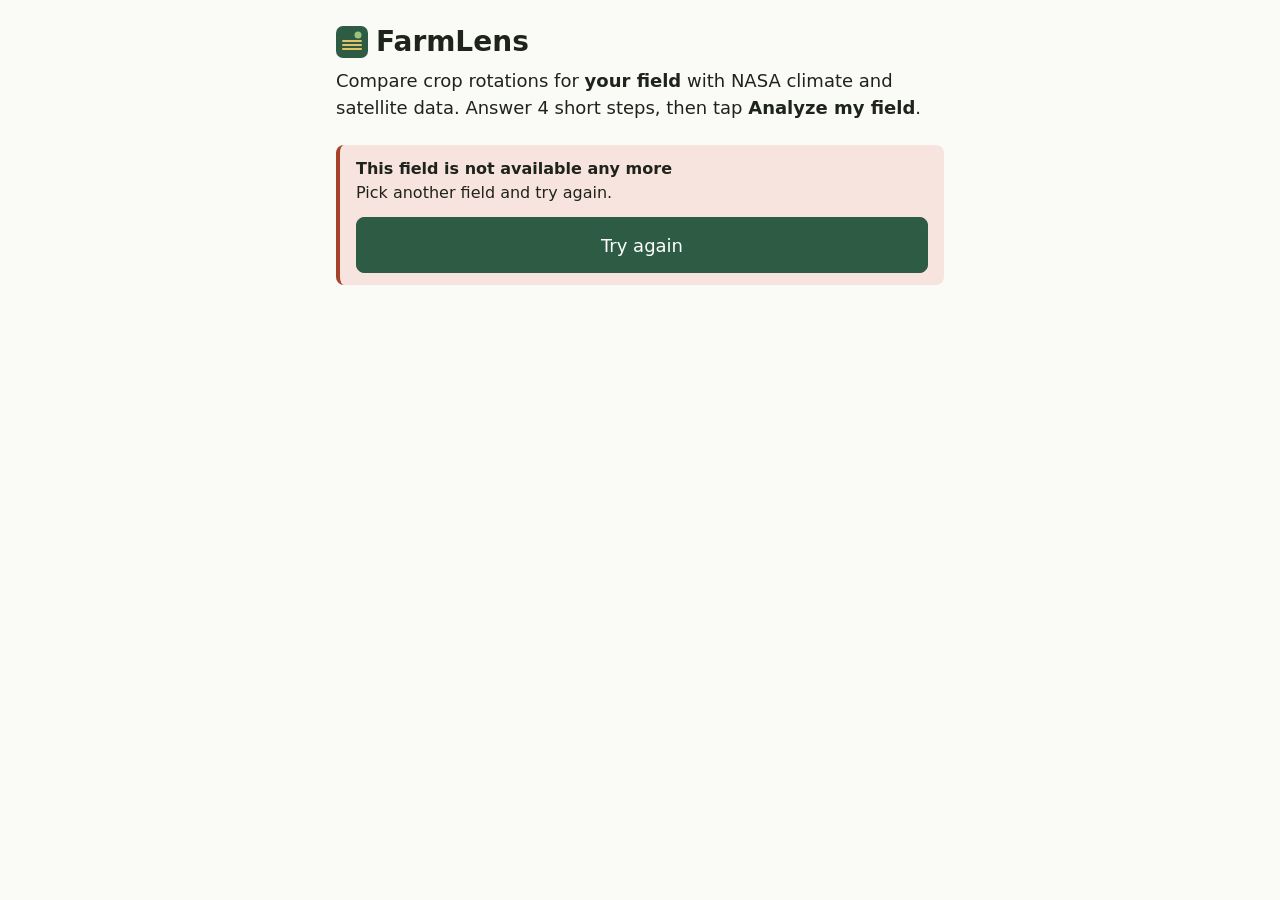
==== web/index.html @ 36ebbbc3 "feat: add PWA shell wired to the real API with loading and error states Vanilla JS PWA in web/ (deci" ====
<!doctype html>
<html lang="en">
<head>
  <meta charset="utf-8">
  <meta name="viewport" content="width=device-width, initial-scale=1, viewport-fit=cover">
  <title>FarmLens — compare crop rotations for your field</title>
  <meta name="description" content="Compare crop rotations for your field in Málaga province using NASA climate and satellite data.">
  <meta name="theme-color" content="#2E5B44">
  <link rel="manifest" href="manifest.webmanifest">
  <link rel="icon" href="icons/icon.svg" type="image/svg+xml">
  <link rel="apple-touch-icon" href="icons/icon-192.png">
  <link rel="stylesheet" href="styles.css">
  <script type="module" src="js/app.js"></script>
</head>
<body>
  <div class="page">
    <div id="net" class="banner" role="status" hidden>
      <strong>You're offline</strong>
      Demo fields you opened before still work. A new point on the map needs a connection.
    </div>
    <main id="app" tabindex="-1">
      <noscript><p>FarmLens needs JavaScript to run. Please turn it on in your browser settings.</p></noscript>
      <p class="muted" id="boot">Loading FarmLens…</p>
    </main>
  </div>
</body>
</html>
---- web/styles.css ----
/* FarmLens PWA — design tokens and components from DESIGN.md (ported from src/fieldshift/ui_theme.py).
   Rules: body 16 px, secondary ≥ 14 px, targets ≥ 48 px, text contrast ≥ 4.5:1 in both themes,
   no meaning by colour alone, system fonts only. */

:root {
  --ground: #FAFAF7; --panel: #EFEEE7; --ink: #1E231C; --muted: #545B50; --line: #CFCDC2;
  --accent: #2E5B44; --accent-ink: #2E5B44; --accent-soft: #E1EBE4; --on-accent: #FFFFFF;
  --warn-bg: #FBF1DC; --warn-line: #B7832A; --error-bg: #F8E4DE; --error-line: #A4432A;
  --rain: #1F6FB2; --need: #B3541E; --strip-ink: #1E231C;
  --s1: 4px; --s2: 8px; --s3: 12px; --s4: 16px; --s5: 24px; --s6: 32px; --s7: 48px;
  --r-sm: 6px; --r-md: 8px; --r-lg: 12px; --target: 48px;
  --t-small: 0.875rem; --t-body: 1rem; --t-lead: 1.125rem; --t-h3: 1.125rem; --t-title: 1.25rem; --t-h2: 1.375rem; --t-h1: 1.75rem;
  --fast: 140ms;
  color-scheme: light dark;
}
@media (prefers-color-scheme: dark) {
  :root {
    --ground: #121510; --panel: #1D211B; --ink: #ECEDE6; --muted: #B1B7AA; --line: #3C4238;
    --accent: #3F8160; --accent-ink: #8FCDA8; --accent-soft: #20342A;
    --warn-bg: #2E2614; --warn-line: #D9A54A; --error-bg: #33201A; --error-line: #E08A6E;
    --rain: #5DA3E0; --need: #E08A55;
  }
}

* { box-sizing: border-box; }
html { -webkit-text-size-adjust: 100%; }
body {
  margin: 0; background: var(--ground); color: var(--ink);
  font: 400 var(--t-body)/1.5 system-ui, -apple-system, "Segoe UI", Roboto, sans-serif;
}
.page { max-width: 640px; margin: 0 auto; padding: var(--s5) var(--s4) var(--s7); }
@media (max-width: 340px) { .page { padding-left: var(--s3); padding-right: var(--s3); } }
h1, h2, h3 { line-height: 1.25; margin: 0; text-wrap: balance; }
h1 { font-size: var(--t-h1); }
h2 { font-size: var(--t-h2); }
h3 { font-size: var(--t-h3); }
p { margin: 0; }
.small, .muted { font-size: var(--t-small); color: var(--muted); }
.lead { font-size: var(--t-lead); margin-top: var(--s2); }
.stack > * + * { margin-top: var(--s3); }
.sr-only { position: absolute; width: 1px; height: 1px; overflow: hidden; clip: rect(0 0 0 0); white-space: nowrap; }
[hidden] { display: none !important; }

:focus-visible { outline: 3px solid var(--accent); outline-offset: 2px; box-shadow: 0 0 0 5px var(--ground); }

/* ---- header & banners */
.masthead { margin-bottom: var(--s5); }
.brand { display: flex; align-items: center; gap: var(--s2); }
.brand svg { flex: none; }
.banner {
  border-left: 4px solid var(--warn-line); background: var(--warn-bg); border-radius: var(--r-md);
  padding: var(--s3) var(--s4); margin-bottom: var(--s4);
}
.banner--error { border-left-color: var(--error-line); background: var(--error-bg); }
.banner--ok { border-left-color: var(--accent); background: var(--accent-soft); }
.banner strong { display: block; }

/* ---- steps */
.step { margin-top: var(--s6); }
.step-head { display: flex; align-items: center; gap: var(--s3); margin-bottom: var(--s3); }
.step-num {
  flex: none; width: 36px; height: 36px; border-radius: 50%; display: grid; place-items: center;
  background: var(--accent); color: var(--on-accent); font-weight: 700;
}
.step-of { display: block; font-size: var(--t-small); color: var(--muted); font-weight: 400; }
fieldset { border: 0; margin: 0; padding: 0; min-width: 0; }
legend { font-weight: 600; padding: 0; margin-bottom: var(--s2); }
label { font-weight: 600; }

/* ---- choice cards (radio) */
.choices { display: grid; gap: var(--s2); }
.choice {
  position: relative; display: flex; gap: var(--s3); align-items: flex-start; min-height: var(--target);
  padding: var(--s3) var(--s4); border: 1px solid var(--line); border-radius: var(--r-md);
  background: var(--ground); cursor: pointer; font-weight: 400;
}
.choice input { width: 22px; height: 22px; margin: 2px 0 0; accent-color: var(--accent); flex: none; }
.choice:has(input:checked) { border: 2px solid var(--accent); padding: calc(var(--s3) - 1px) calc(var(--s4) - 1px); background: var(--accent-soft); }
.choice:has(input:focus-visible) { outline: 3px solid var(--accent); outline-offset: 2px; }
.choice input:focus-visible { outline: none; box-shadow: none; }
.choice strong { display: block; }
.choice .small { display: block; }

/* ---- segmented buttons (priorities, years) */
.segmented { display: grid; grid-auto-flow: column; grid-auto-columns: 1fr; gap: var(--s1); }
.segmented label { position: relative; font-weight: 600; }
.segmented input { position: absolute; opacity: 0; inset: 0; margin: 0; }
.segmented span {
  display: grid; place-items: center; min-height: var(--target); border: 1px solid var(--line);
  border-radius: var(--r-md); background: var(--ground); cursor: pointer; text-align: center; padding: 0 var(--s1);
}
.segmented input:checked + span { background: var(--accent); color: var(--on-accent); border-color: var(--accent); }
.segmented input:focus-visible + span { outline: 3px solid var(--accent); outline-offset: 2px; }
.prio + .prio { margin-top: var(--s4); }
.prio-head { display: flex; justify-content: space-between; gap: var(--s2); margin-bottom: var(--s1); }

select {
  width: 100%; min-height: var(--target); font: inherit; color: var(--ink); background: var(--ground);
  border: 1px solid var(--line); border-radius: var(--r-md); padding: 0 var(--s3);
}
.year-row + .year-row { margin-top: var(--s3); }
.year-row label { display: block; margin-bottom: var(--s1); }

/* ---- buttons */
.btn {
  display: inline-flex; align-items: center; justify-content: center; gap: var(--s2);
  min-height: var(--target); padding: 0 var(--s4); border-radius: var(--r-md); font: 600 var(--t-body)/1.2 inherit;
  font-family: inherit; border: 1px solid var(--line); background: var(--ground); color: var(--ink); cursor: pointer;
  text-decoration: none; transition: transform var(--fast);
}
.btn:active { transform: scale(0.98); }
.btn--primary { width: 100%; min-height: 56px; background: var(--accent); color: var(--on-accent); border-color: var(--accent); font-size: var(--t-lead); }
.btn--block { width: 100%; }
.btn[disabled] { opacity: 0.6; cursor: not-allowed; }
.actions { display: grid; gap: var(--s2); margin-top: var(--s3); }
@media (prefers-reduced-motion: reduce) { .btn { transition: none; } .btn:active { transform: none; } .spin { animation: none !important; } }

/* ---- map */
.map { height: 300px; border-radius: var(--r-md); border: 1px solid var(--line); margin-top: var(--s3); background: var(--panel); }
.map.leaflet-container .leaflet-bar a { width: 44px; height: 44px; line-height: 44px; font-size: 22px; }
.location { margin-top: var(--s3); padding: var(--s3) var(--s4); background: var(--panel); border-radius: var(--r-md); }

/* ---- rotation strip (signature element) */
.strip { display: grid; grid-auto-flow: column; grid-auto-columns: 1fr; gap: 2px; border-radius: var(--r-md); overflow: hidden; }
.plot { padding: var(--s2); color: var(--strip-ink); min-height: 64px; }
.plot .yr { display: block; font-size: var(--t-small); }
.plot .crop { display: block; font-weight: 700; line-height: 1.2; overflow-wrap: anywhere; }
.f-cereal { background: #E3C26A; } .f-legume { background: #9CC27A; } .f-oilseed { background: #EFA445; }
.f-forage { background: #B9D38C; } .f-cover { background: #7FBFA6; } .f-fallow { background: #C8B597; } .f-other { background: #C9CCC2; }
.key { display: flex; flex-wrap: wrap; gap: var(--s2) var(--s3); margin-top: var(--s2); font-size: var(--t-small); color: var(--muted); }
.key i { display: inline-block; width: 14px; height: 14px; border-radius: 3px; vertical-align: -2px; margin-right: var(--s1); border: 1px solid rgb(0 0 0 / 0.2); }
.cover-note { margin-top: var(--s2); font-size: var(--t-small); }

/* ---- loading */
.progress { margin-top: var(--s4); padding: var(--s4); border: 1px solid var(--line); border-radius: var(--r-md); }
.stages { list-style: none; padding: 0; margin: 0 0 var(--s2); display: grid; gap: var(--s2); }
.stages li { display: flex; gap: var(--s2); align-items: center; color: var(--muted); }
.stages li.active { color: var(--ink); font-weight: 600; }
.stages li.done { color: var(--ink); }
.mark { width: 20px; height: 20px; flex: none; display: grid; place-items: center; }
.spin { width: 18px; height: 18px; border: 3px solid var(--line); border-top-color: var(--accent); border-radius: 50%; animation: spin 0.9s linear infinite; }
@keyframes spin { to { transform: rotate(360deg); } }

/* ---- results */
.results-head { display: grid; gap: var(--s3); margin-bottom: var(--s4); }
.section { margin-top: var(--s6); }
.section > h2 { margin-bottom: var(--s3); }
.facts { list-style: none; margin: 0; padding: 0; display: grid; gap: var(--s2); }
.facts li { display: flex; gap: var(--s2); }
.facts .ico { flex: none; width: 1.5em; text-align: center; }

.compare { list-style: none; margin: 0; padding: 0; display: grid; gap: var(--s2); }
.compare li { padding: var(--s3); background: var(--panel); border-radius: var(--r-md); }
.compare .row { display: flex; justify-content: space-between; gap: var(--s2); font-weight: 600; }
.bar { height: 8px; border-radius: 4px; background: var(--line); margin-top: var(--s1); overflow: hidden; }
.bar > i { display: block; height: 100%; background: var(--accent); border-radius: 4px; }

.card { border: 1px solid var(--line); border-radius: var(--r-lg); padding: var(--s4); margin-top: var(--s4); }
.card h3 { font-size: var(--t-title); }
.card .strip { margin-top: var(--s3); }
.scores { display: grid; gap: var(--s3); margin: var(--s4) 0 0; }
.scores div { display: grid; grid-template-columns: 1fr auto; column-gap: var(--s2); }
.scores dt { font-weight: 600; } .scores dd { margin: 0; text-align: right; }
.scores .bar { grid-column: 1 / -1; }
.card h4 { font-size: var(--t-body); margin: var(--s4) 0 var(--s1); }
.card ul, .limits { margin: 0; padding-left: 1.25em; }
.card li + li, .limits li + li { margin-top: var(--s1); }
details { border-top: 1px solid var(--line); margin-top: var(--s3); }
summary { min-height: var(--target); display: flex; align-items: center; font-weight: 600; cursor: pointer; }
details[open] > summary { margin-bottom: var(--s2); }

.chart { width: 100%; height: auto; display: block; margin-top: var(--s2); }
.chart text { font-size: 14px; fill: var(--muted); }
.legend { display: flex; flex-wrap: wrap; gap: var(--s2) var(--s4); font-size: var(--t-small); margin-top: var(--s2); }
.cal { display: grid; grid-template-columns: repeat(3, 1fr); gap: var(--s1); margin-top: var(--s3); }
@media (min-width: 420px) { .cal { grid-template-columns: repeat(4, 1fr); } }
@media (min-width: 600px) { .cal { grid-template-columns: repeat(6, 1fr); } }
.cal div { background: var(--panel); border-radius: var(--r-sm); padding: var(--s2); font-size: var(--t-small); line-height: 1.35; }
.cal b { display: block; font-size: var(--t-body); }
.cal span { display: block; }
.table-wrap { overflow-x: auto; }
table { border-collapse: collapse; width: 100%; font-size: var(--t-small); }
th, td { padding: var(--s2) var(--s1); text-align: right; border-bottom: 1px solid var(--line); white-space: nowrap; }
th:first-child, td:first-child { text-align: left; }
.sources { margin-top: var(--s2); }
.foot { margin-top: var(--s6); padding-top: var(--s4); border-top: 1px solid var(--line); }
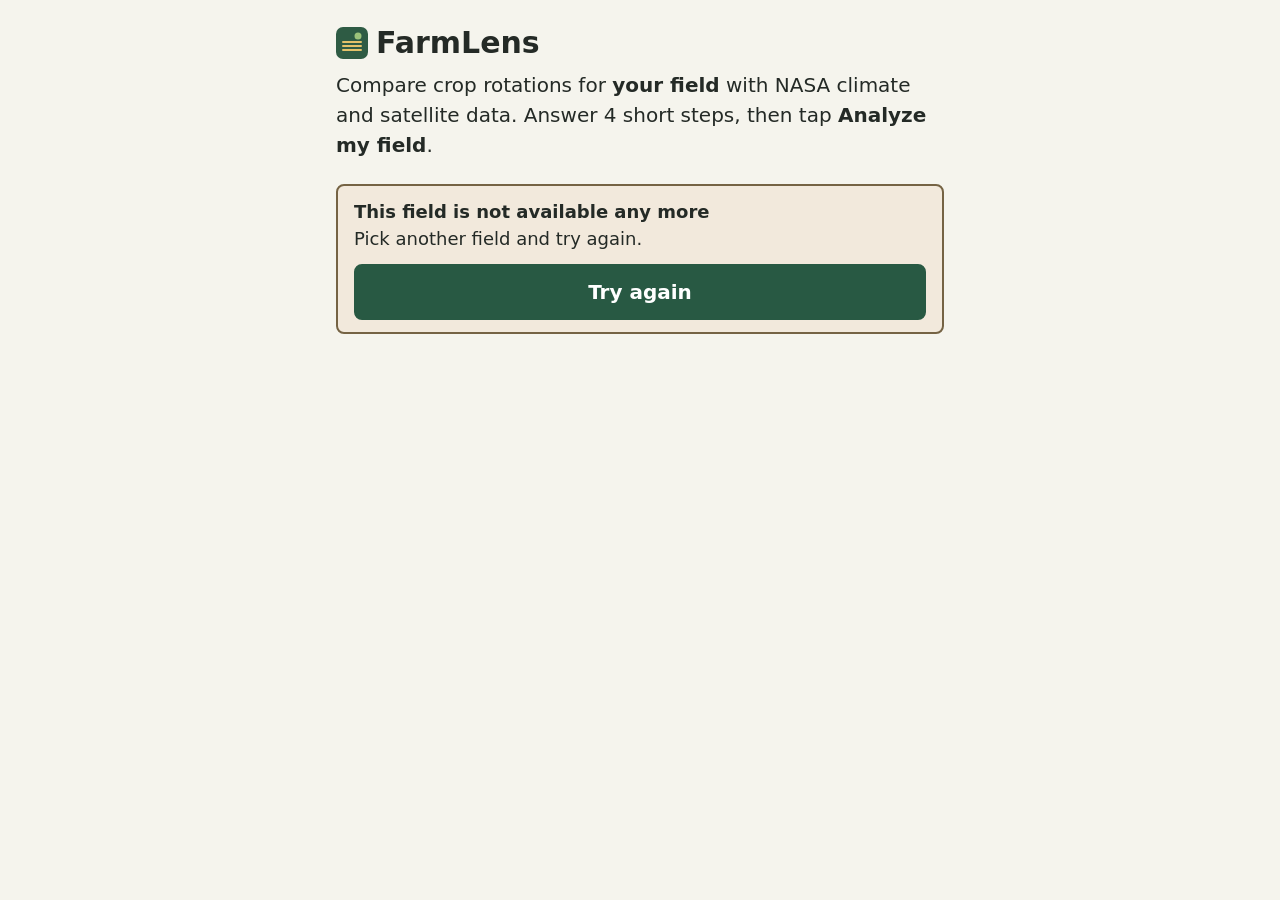
==== commit dc4c571f: "style: new earth-tone palette, 18 px text and larger targets for the PWA Replace the green-white the" ====
--- a/web/index.html
+++ b/web/index.html
@@ -5,7 +5,7 @@
   <meta name="viewport" content="width=device-width, initial-scale=1, viewport-fit=cover">
   <title>FarmLens — compare crop rotations for your field</title>
   <meta name="description" content="Compare crop rotations for your field in Málaga province using NASA climate and satellite data.">
-  <meta name="theme-color" content="#2E5B44">
+  <meta name="theme-color" content="#285943">
   <link rel="manifest" href="manifest.webmanifest">
   <link rel="icon" href="icons/icon.svg" type="image/svg+xml">
   <link rel="apple-touch-icon" href="icons/icon-192.png">
@@ -14,9 +14,8 @@
 </head>
 <body>
   <div class="page">
-    <div id="net" class="banner" role="status" hidden>
-      <strong>You're offline</strong>
-      Demo fields you opened before still work. A new point on the map needs a connection.
+    <div id="net" class="banner banner--warn" role="status" hidden>
+      <strong>You're offline</strong> Fields you opened before still work. A new map point needs internet.
     </div>
     <main id="app" tabindex="-1">
       <noscript><p>FarmLens needs JavaScript to run. Please turn it on in your browser settings.</p></noscript>
--- a/web/styles.css
+++ b/web/styles.css
@@ -1,68 +1,190 @@
-/* FarmLens PWA — design tokens and components from DESIGN.md (ported from src/fieldshift/ui_theme.py).
-   Rules: body 16 px, secondary ≥ 14 px, targets ≥ 48 px, text contrast ≥ 4.5:1 in both themes,
-   no meaning by colour alone, system fonts only. */
+/* FarmLens PWA — tokens and components.
+   Rules: body 18 px, secondary >= 16 px, targets >= 48 px with >= 8 px gaps, text contrast >= 4.5:1,
+   borders and chart marks >= 3:1, no meaning by colour alone, system fonts only, no glyphs in CSS.
+   Every colour, size, radius, spacing and duration lives here in :root; components only use tokens. */
 
 :root {
-  --ground: #FAFAF7; --panel: #EFEEE7; --ink: #1E231C; --muted: #545B50; --line: #CFCDC2;
-  --accent: #2E5B44; --accent-ink: #2E5B44; --accent-soft: #E1EBE4; --on-accent: #FFFFFF;
-  --warn-bg: #FBF1DC; --warn-line: #B7832A; --error-bg: #F8E4DE; --error-line: #A4432A;
-  --rain: #1F6FB2; --need: #B3541E; --strip-ink: #1E231C;
-  --s1: 4px; --s2: 8px; --s3: 12px; --s4: 16px; --s5: 24px; --s6: 32px; --s7: 48px;
-  --r-sm: 6px; --r-md: 8px; --r-lg: 12px; --target: 48px;
-  --t-small: 0.875rem; --t-body: 1rem; --t-lead: 1.125rem; --t-h3: 1.125rem; --t-title: 1.25rem; --t-h2: 1.375rem; --t-h1: 1.75rem;
+  /* ---- base palette (the only hues) */
+  --ground: #F5F4ED;   /* page */
+  --surface: #FFFFFF;  /* cards, controls */
+  --ink: #242A26;      /* text: 13.3:1 on ground */
+  --accent: #285943;   /* primary, selection, focus, level good; white on it 8.1:1 */
+  --sage: #8BAF70;     /* fills only, never text */
+  --tan: #C69B62;      /* fills only, never text */
+  --ochre: #D9A441;    /* fills only, never text */
+  --on-accent: var(--surface);
+
+  /* ---- derived colours (sRGB values and WCAG contrast computed)
+     --ochre-dark  #7F6734  5.41:1 surface, 4.90:1 ground   (warning borders, fair outline, chart "need")
+     --tan-dark    #756344  5.82:1 surface, 5.28:1 ground   (error borders, poor outline)
+     --sage-dark   #586D4B  5.71:1 surface, 5.18:1 ground   (legume swatch outline)
+     --line        #7C7F7D  4.04:1 surface, 3.67:1 ground   (control borders, bar tracks)
+     --hairline    #CFD0CF  decorative dividers only (not a control boundary)
+     --placeholder #4B504D  8.18:1 surface
+     tints: ink on each >= 9:1 */
+  --ochre-dark: color-mix(in srgb, var(--ochre) 50%, var(--ink));
+  --tan-dark: color-mix(in srgb, var(--tan) 50%, var(--ink));
+  --sage-dark: color-mix(in srgb, var(--sage) 50%, var(--ink));
+  --accent-hover: color-mix(in srgb, var(--accent) 85%, var(--ink));
+  --line: color-mix(in srgb, var(--ink) 60%, var(--surface));
+  --hairline: color-mix(in srgb, var(--ink) 22%, var(--surface));
+  --placeholder: color-mix(in srgb, var(--ink) 82%, var(--surface));
+  --accent-tint: color-mix(in srgb, var(--accent) 12%, var(--surface));
+  --accent-tint-strong: color-mix(in srgb, var(--accent) 25%, var(--surface));
+  --warn-bg: color-mix(in srgb, var(--ochre) 20%, var(--surface));
+  --error-bg: color-mix(in srgb, var(--tan) 22%, var(--surface));
+  --panel: var(--ground);
+
+  /* semantic roles */
+  --rain: var(--accent);
+  --need: var(--ochre-dark);
+  --good: var(--accent);
+  --fair: var(--ochre);
+  --fair-edge: var(--ochre-dark);
+  --poor: var(--tan);
+  --poor-edge: var(--tan-dark);
+  --warn-line: var(--ochre-dark);
+  --error-line: var(--tan-dark);
+  --strip-ink: var(--ink);
+
+  /* crop families */
+  --f-cereal: var(--ochre);
+  --f-legume: var(--sage);
+  --f-oilseed: var(--tan);
+  --f-cover: var(--accent-tint-strong);
+  --f-fallow: color-mix(in srgb, var(--tan) 40%, var(--surface));
+  --f-forage: color-mix(in srgb, var(--sage) 55%, var(--surface));
+  --f-other: color-mix(in srgb, var(--ink) 12%, var(--surface));
+
+  /* ---- spacing */
+  --s0: 2px; --s1: 4px; --s2: 8px; --s3: 12px; --s4: 16px; --s5: 24px; --s6: 32px; --s7: 48px;
+
+  /* ---- sizes */
+  --target: 48px;
+  --target-primary: 56px;
+  --page-max: 640px;
+  --bw: 1px;            /* hairline border */
+  --bw-strong: 2px;     /* selected / emphasis border */
+  --focus-w: 3px;
+  --focus-off: 2px;
+  --tab-mark: 4px;
+  --icon: 24px;
+  --icon-sm: 20px;
+  --mark: 24px;
+  --spin: 18px;
+  --spin-w: 3px;
+  --radio: 24px;
+  --swatch: 16px;
+  --chevron: 9px;
+  --chevron-w: 2px;
+  --dot-h: 8px;
+  --dot-h-now: 14px;
+  --bar-h: 10px;
+  --plot-h: 64px;
+  --map-h: 300px;
+  --map-btn: 48px;
+  --map-btn-glyph: 22px;
+  --chart-text: 14px;
+  --meter-word: 3.5em;
+  --cal-ico: 1.6em;
+
+  /* ---- type (root 16 px) */
+  --font: system-ui, -apple-system, "Segoe UI", Roboto, sans-serif;
+  --t-small: 1rem;      /* 16 px */
+  --t-body: 1.125rem;   /* 18 px */
+  --t-lead: 1.25rem;    /* 20 px */
+  --t-h3: 1.25rem;      /* 20 px */
+  --t-title: 1.25rem;   /* 20 px */
+  --t-h2: 1.5rem;       /* 24 px */
+  --t-h1: 1.875rem;     /* 30 px */
+  --lh-body: 1.5;
+  --lh-tight: 1.25;
+  --lh-btn: 1.2;
+
+  /* ---- radii */
+  --r-sm: 6px; --r-md: 8px; --r-lg: 12px; --r-pill: 999px;
+
+  /* ---- motion (feedback only) */
   --fast: 140ms;
-  color-scheme: light dark;
-}
-@media (prefers-color-scheme: dark) {
-  :root {
-    --ground: #121510; --panel: #1D211B; --ink: #ECEDE6; --muted: #B1B7AA; --line: #3C4238;
-    --accent: #3F8160; --accent-ink: #8FCDA8; --accent-soft: #20342A;
-    --warn-bg: #2E2614; --warn-line: #D9A54A; --error-bg: #33201A; --error-line: #E08A6E;
-    --rain: #5DA3E0; --need: #E08A55;
-  }
+  --spin-time: 0.9s;
+  --press: 0.98;
+  --disabled: 0.6;
+
+  color-scheme: light;
 }
 
 * { box-sizing: border-box; }
 html { -webkit-text-size-adjust: 100%; }
 body {
-  margin: 0; background: var(--ground); color: var(--ink);
-  font: 400 var(--t-body)/1.5 system-ui, -apple-system, "Segoe UI", Roboto, sans-serif;
-}
-.page { max-width: 640px; margin: 0 auto; padding: var(--s5) var(--s4) var(--s7); }
+  margin: 0; background: var(--ground); color: var(--ink); caret-color: var(--accent);
+  font-family: var(--font); font-size: var(--t-body); font-weight: 400; line-height: var(--lh-body);
+}
+.page { max-width: var(--page-max); margin: 0 auto; padding: var(--s5) var(--s4) var(--s7); }
 @media (max-width: 340px) { .page { padding-left: var(--s3); padding-right: var(--s3); } }
-h1, h2, h3 { line-height: 1.25; margin: 0; text-wrap: balance; }
+h1, h2, h3, h4 { line-height: var(--lh-tight); margin: 0; text-wrap: balance; }
 h1 { font-size: var(--t-h1); }
 h2 { font-size: var(--t-h2); }
 h3 { font-size: var(--t-h3); }
 p { margin: 0; }
-.small, .muted { font-size: var(--t-small); color: var(--muted); }
+.small, .muted { font-size: var(--t-small); color: var(--ink); } /* secondary = ink at a smaller size, never grey */
 .lead { font-size: var(--t-lead); margin-top: var(--s2); }
 .stack > * + * { margin-top: var(--s3); }
-.sr-only { position: absolute; width: 1px; height: 1px; overflow: hidden; clip: rect(0 0 0 0); white-space: nowrap; }
+.sr-only {
+  position: absolute; width: 1px; height: 1px; overflow: hidden; clip: rect(0 0 0 0); clip-path: inset(50%);
+  white-space: nowrap;
+}
 [hidden] { display: none !important; }
 
-:focus-visible { outline: 3px solid var(--accent); outline-offset: 2px; box-shadow: 0 0 0 5px var(--ground); }
+:focus-visible { outline: var(--focus-w) solid var(--accent); outline-offset: var(--focus-off); }
+::selection { background: var(--accent-tint-strong); color: var(--ink); }
+a { color: var(--accent); text-underline-offset: 3px; }
+
+/* ---- icons */
+.icon { width: var(--icon); height: var(--icon); flex: none; display: inline-block; vertical-align: middle; }
+.with-icon { display: inline-flex; align-items: center; gap: var(--s2); }
 
 /* ---- header & banners */
 .masthead { margin-bottom: var(--s5); }
 .brand { display: flex; align-items: center; gap: var(--s2); }
 .brand svg { flex: none; }
 .banner {
-  border-left: 4px solid var(--warn-line); background: var(--warn-bg); border-radius: var(--r-md);
-  padding: var(--s3) var(--s4); margin-bottom: var(--s4);
-}
-.banner--error { border-left-color: var(--error-line); background: var(--error-bg); }
-.banner--ok { border-left-color: var(--accent); background: var(--accent-soft); }
+  border: var(--bw-strong) solid var(--warn-line); background: var(--warn-bg); color: var(--ink);
+  border-radius: var(--r-md); padding: var(--s3) var(--s4); margin-bottom: var(--s4);
+}
+.banner--warn { border-color: var(--warn-line); background: var(--warn-bg); }
+.banner--error { border-color: var(--error-line); background: var(--error-bg); }
+.banner--ok { border-color: var(--accent); background: var(--accent-tint); }
+.banner:has(> .icon) { display: grid; grid-template-columns: auto 1fr; gap: var(--s3); align-items: start; }
+.banner > .icon { color: var(--ink); }
+.banner--ok > .icon { color: var(--accent); }
 .banner strong { display: block; }
+.banner .actions { margin-top: var(--s3); }
+
+/* ---- stepper */
+.stepper { margin-bottom: var(--s5); }
+.step-count { font-size: var(--t-h2); font-weight: 700; line-height: var(--lh-tight); color: var(--ink); margin: 0; }
+.dots {
+  list-style: none; margin: var(--s3) 0 0; padding: 0;
+  display: grid; grid-template-columns: repeat(4, 1fr); gap: var(--s2); align-items: center;
+}
+.dots li {
+  height: var(--dot-h); border-radius: var(--r-pill);
+  background: var(--surface); border: var(--bw) solid var(--line);
+}
+.dots li.done { background: var(--accent); border-color: var(--accent); }
+.dots li.now { background: var(--accent); border-color: var(--accent); height: var(--dot-h-now); }
 
 /* ---- steps */
 .step { margin-top: var(--s6); }
+.stepper + .step, .stepper ~ .step { margin-top: 0; }
+.step-title { font-size: var(--t-h2); margin-bottom: var(--s4); }
 .step-head { display: flex; align-items: center; gap: var(--s3); margin-bottom: var(--s3); }
 .step-num {
-  flex: none; width: 36px; height: 36px; border-radius: 50%; display: grid; place-items: center;
+  flex: none; width: var(--target); height: var(--target); border-radius: 50%; display: grid; place-items: center;
   background: var(--accent); color: var(--on-accent); font-weight: 700;
 }
-.step-of { display: block; font-size: var(--t-small); color: var(--muted); font-weight: 400; }
+.step-of { display: block; font-size: var(--t-small); color: var(--ink); font-weight: 400; }
+.step-nav { display: grid; gap: var(--s2); margin-top: var(--s5); }
 fieldset { border: 0; margin: 0; padding: 0; min-width: 0; }
 legend { font-weight: 600; padding: 0; margin-bottom: var(--s2); }
 label { font-weight: 600; }
@@ -71,116 +193,296 @@
 .choices { display: grid; gap: var(--s2); }
 .choice {
   position: relative; display: flex; gap: var(--s3); align-items: flex-start; min-height: var(--target);
-  padding: var(--s3) var(--s4); border: 1px solid var(--line); border-radius: var(--r-md);
-  background: var(--ground); cursor: pointer; font-weight: 400;
-}
-.choice input { width: 22px; height: 22px; margin: 2px 0 0; accent-color: var(--accent); flex: none; }
-.choice:has(input:checked) { border: 2px solid var(--accent); padding: calc(var(--s3) - 1px) calc(var(--s4) - 1px); background: var(--accent-soft); }
-.choice:has(input:focus-visible) { outline: 3px solid var(--accent); outline-offset: 2px; }
-.choice input:focus-visible { outline: none; box-shadow: none; }
+  padding: var(--s3) var(--s4); border: var(--bw) solid var(--line); border-radius: var(--r-md);
+  background: var(--surface); cursor: pointer; font-weight: 400;
+}
+.choice input { width: var(--radio); height: var(--radio); margin: var(--s0) 0 0; accent-color: var(--accent); flex: none; }
+.choice:has(input:checked) {
+  border: var(--bw-strong) solid var(--accent); background: var(--accent-tint);
+  padding: calc(var(--s3) - var(--bw)) calc(var(--s4) - var(--bw));
+}
+.choice:has(input:focus-visible) { outline: var(--focus-w) solid var(--accent); outline-offset: var(--focus-off); }
+.choice input:focus-visible { outline: none; }
 .choice strong { display: block; }
 .choice .small { display: block; }
 
 /* ---- segmented buttons (priorities, years) */
-.segmented { display: grid; grid-auto-flow: column; grid-auto-columns: 1fr; gap: var(--s1); }
+.segmented { display: grid; grid-auto-flow: column; grid-auto-columns: 1fr; gap: var(--s2); }
 .segmented label { position: relative; font-weight: 600; }
 .segmented input { position: absolute; opacity: 0; inset: 0; margin: 0; }
 .segmented span {
-  display: grid; place-items: center; min-height: var(--target); border: 1px solid var(--line);
-  border-radius: var(--r-md); background: var(--ground); cursor: pointer; text-align: center; padding: 0 var(--s1);
-}
-.segmented input:checked + span { background: var(--accent); color: var(--on-accent); border-color: var(--accent); }
-.segmented input:focus-visible + span { outline: 3px solid var(--accent); outline-offset: 2px; }
-.prio + .prio { margin-top: var(--s4); }
-.prio-head { display: flex; justify-content: space-between; gap: var(--s2); margin-bottom: var(--s1); }
-
-select {
-  width: 100%; min-height: var(--target); font: inherit; color: var(--ink); background: var(--ground);
-  border: 1px solid var(--line); border-radius: var(--r-md); padding: 0 var(--s3);
-}
-.year-row + .year-row { margin-top: var(--s3); }
+  display: grid; place-items: center; min-height: var(--target); height: 100%;
+  border: var(--bw) solid var(--line); border-radius: var(--r-md); background: var(--surface); cursor: pointer;
+  text-align: center; padding: var(--s1) var(--s2); font-size: var(--t-small); line-height: var(--lh-tight);
+  overflow-wrap: anywhere;
+}
+.segmented input:checked + span {
+  background: var(--accent); color: var(--on-accent); border-color: var(--accent); font-weight: 700;
+}
+.segmented input:focus-visible + span { outline: var(--focus-w) solid var(--accent); outline-offset: var(--focus-off); }
+.prio + .prio { margin-top: var(--s5); }
+.prio-head { display: flex; justify-content: space-between; gap: var(--s2); margin-bottom: var(--s2); }
+
+/* ---- inputs & selects */
+select, .crop-select, .crop-input, .place-search input {
+  width: 100%; min-height: var(--target); font-family: inherit; font-size: var(--t-body); color: var(--ink);
+  background: var(--surface); border: var(--bw) solid var(--line); border-radius: var(--r-md); padding: 0 var(--s3);
+}
+.crop-input, .place-search input { font-size: max(var(--t-small), var(--t-body)); } /* 16px+ stops iOS zoom */
+.crop-input::placeholder, .place-search input::placeholder { color: var(--placeholder); opacity: 1; }
+.crop-input[aria-invalid="true"], .crop-select[aria-invalid="true"] { border: var(--bw-strong) solid var(--error-line); }
+.field-hint { margin: var(--s1) 0 0; font-size: var(--t-small); font-weight: 600; color: var(--ink); }
+.field-hint:empty { display: none; }
+.select-wrap { position: relative; display: block; }
+.select-wrap select { appearance: none; -webkit-appearance: none; padding-right: var(--target); cursor: pointer; }
+.select-wrap::after {
+  content: ""; position: absolute; top: 50%; right: var(--s4); width: var(--chevron); height: var(--chevron);
+  border-right: var(--chevron-w) solid var(--ink); border-bottom: var(--chevron-w) solid var(--ink);
+  transform: translateY(-75%) rotate(45deg); pointer-events: none;
+}
+.year-row + .year-row { margin-top: var(--s4); }
 .year-row label { display: block; margin-bottom: var(--s1); }
 
 /* ---- buttons */
 .btn {
   display: inline-flex; align-items: center; justify-content: center; gap: var(--s2);
-  min-height: var(--target); padding: 0 var(--s4); border-radius: var(--r-md); font: 600 var(--t-body)/1.2 inherit;
-  font-family: inherit; border: 1px solid var(--line); background: var(--ground); color: var(--ink); cursor: pointer;
-  text-decoration: none; transition: transform var(--fast);
-}
-.btn:active { transform: scale(0.98); }
-.btn--primary { width: 100%; min-height: 56px; background: var(--accent); color: var(--on-accent); border-color: var(--accent); font-size: var(--t-lead); }
+  min-height: var(--target); padding: var(--s1) var(--s4); border-radius: var(--r-md);
+  font-family: inherit; font-size: var(--t-body); font-weight: 600; line-height: var(--lh-btn); text-align: center;
+  border: var(--bw-strong) solid var(--accent); background: var(--surface); color: var(--accent); cursor: pointer;
+  text-decoration: none; transition: transform var(--fast), background-color var(--fast);
+}
+.btn:active { transform: scale(var(--press)); }
+.btn--primary {
+  width: 100%; min-height: var(--target-primary); background: var(--accent); color: var(--on-accent);
+  border-color: var(--accent); font-size: var(--t-lead);
+}
+.btn--secondary { width: 100%; }
 .btn--block { width: 100%; }
-.btn[disabled] { opacity: 0.6; cursor: not-allowed; }
+.btn--quiet {
+  border-color: transparent; background: transparent; color: var(--accent);
+  text-decoration: underline; text-underline-offset: 3px; padding-left: var(--s2); padding-right: var(--s2);
+}
+@media (hover: hover) {
+  .btn:hover { background: var(--accent-tint); }
+  .btn--primary:hover { background: var(--accent-hover); border-color: var(--accent-hover); }
+  .btn--quiet:hover { background: var(--accent-tint); }
+}
+.btn[disabled] { opacity: var(--disabled); cursor: not-allowed; }
 .actions { display: grid; gap: var(--s2); margin-top: var(--s3); }
-@media (prefers-reduced-motion: reduce) { .btn { transition: none; } .btn:active { transform: none; } .spin { animation: none !important; } }
 
 /* ---- map */
-.map { height: 300px; border-radius: var(--r-md); border: 1px solid var(--line); margin-top: var(--s3); background: var(--panel); }
-.map.leaflet-container .leaflet-bar a { width: 44px; height: 44px; line-height: 44px; font-size: 22px; }
-.location { margin-top: var(--s3); padding: var(--s3) var(--s4); background: var(--panel); border-radius: var(--r-md); }
-
-/* ---- rotation strip (signature element) */
-.strip { display: grid; grid-auto-flow: column; grid-auto-columns: 1fr; gap: 2px; border-radius: var(--r-md); overflow: hidden; }
-.plot { padding: var(--s2); color: var(--strip-ink); min-height: 64px; }
+.map {
+  height: var(--map-h); border-radius: var(--r-md); border: var(--bw) solid var(--line);
+  margin-top: var(--s3); background: var(--panel);
+}
+.place-search { display: flex; gap: var(--s2); margin-top: var(--s3); }
+.place-search input { flex: 1; min-width: 0; }
+.map-note .leaflet-popup-content { margin: var(--s2) var(--s3); font-family: inherit; font-size: var(--t-small); }
+.map.leaflet-container .leaflet-bar a {
+  width: var(--map-btn); height: var(--map-btn); line-height: var(--map-btn); font-size: var(--map-btn-glyph);
+}
+.location {
+  margin-top: var(--s3); padding: var(--s3) var(--s4); background: var(--surface);
+  border: var(--bw) solid var(--hairline); border-radius: var(--r-md);
+}
+
+/* ---- rotation strip (signature element: years as field plots) */
+.strip {
+  display: grid; grid-auto-flow: column; grid-auto-columns: 1fr; gap: var(--s0);
+  border-radius: var(--r-md); overflow: hidden;
+}
+.plot { padding: var(--s2); color: var(--strip-ink); min-height: var(--plot-h); }
 .plot .yr { display: block; font-size: var(--t-small); }
-.plot .crop { display: block; font-weight: 700; line-height: 1.2; overflow-wrap: anywhere; }
-.f-cereal { background: #E3C26A; } .f-legume { background: #9CC27A; } .f-oilseed { background: #EFA445; }
-.f-forage { background: #B9D38C; } .f-cover { background: #7FBFA6; } .f-fallow { background: #C8B597; } .f-other { background: #C9CCC2; }
-.key { display: flex; flex-wrap: wrap; gap: var(--s2) var(--s3); margin-top: var(--s2); font-size: var(--t-small); color: var(--muted); }
-.key i { display: inline-block; width: 14px; height: 14px; border-radius: 3px; vertical-align: -2px; margin-right: var(--s1); border: 1px solid rgb(0 0 0 / 0.2); }
+.plot .crop { display: block; font-size: var(--t-small); font-weight: 700; line-height: var(--lh-tight); overflow-wrap: anywhere; }
+.f-cereal { background: var(--f-cereal); }
+.f-legume { background: var(--f-legume); }
+.f-oilseed { background: var(--f-oilseed); }
+.f-forage { background: var(--f-forage); }
+.f-cover { background: var(--f-cover); }
+.f-fallow { background: var(--f-fallow); }
+.f-other { background: var(--f-other); }
+.key { display: flex; flex-wrap: wrap; gap: var(--s2) var(--s4); margin-top: var(--s2); font-size: var(--t-small); color: var(--ink); }
+.key > span { display: inline-flex; align-items: center; gap: var(--s2); }
+.key i {
+  display: inline-block; flex: none; width: var(--swatch); height: var(--swatch);
+  border-radius: var(--r-sm); border: var(--bw) solid var(--line);
+}
 .cover-note { margin-top: var(--s2); font-size: var(--t-small); }
 
 /* ---- loading */
-.progress { margin-top: var(--s4); padding: var(--s4); border: 1px solid var(--line); border-radius: var(--r-md); }
-.stages { list-style: none; padding: 0; margin: 0 0 var(--s2); display: grid; gap: var(--s2); }
-.stages li { display: flex; gap: var(--s2); align-items: center; color: var(--muted); }
-.stages li.active { color: var(--ink); font-weight: 600; }
-.stages li.done { color: var(--ink); }
-.mark { width: 20px; height: 20px; flex: none; display: grid; place-items: center; }
-.spin { width: 18px; height: 18px; border: 3px solid var(--line); border-top-color: var(--accent); border-radius: 50%; animation: spin 0.9s linear infinite; }
+.progress {
+  margin-top: var(--s4); padding: var(--s4); background: var(--surface);
+  border: var(--bw) solid var(--hairline); border-radius: var(--r-md);
+}
+.stages { list-style: none; padding: 0; margin: 0 0 var(--s2); display: grid; gap: var(--s3); }
+.stages li { display: flex; gap: var(--s3); align-items: center; color: var(--ink); }
+.stages li.active { font-weight: 700; }
+.stages li.done .mark { color: var(--accent); }
+.mark { width: var(--mark); height: var(--mark); flex: none; display: grid; place-items: center; }
+.mark .icon { width: var(--mark); height: var(--mark); }
+.spin {
+  width: var(--spin); height: var(--spin); border: var(--spin-w) solid var(--line); border-top-color: var(--accent);
+  border-radius: 50%; animation: spin var(--spin-time) linear infinite;
+}
 @keyframes spin { to { transform: rotate(360deg); } }
+
+/* ---- results: the answer block */
+.answer {
+  background: var(--surface); border: var(--bw-strong) solid var(--accent); border-radius: var(--r-lg);
+  padding: var(--s4); margin-bottom: var(--s5);
+}
+.answer > * + * { margin-top: var(--s3); }
+.answer .actions { margin-top: var(--s4); }
+
+/* ---- level meter: word | bar | number */
+.meter {
+  display: grid; grid-template-columns: minmax(var(--meter-word), auto) 1fr auto; align-items: center;
+  gap: var(--s3); font-size: var(--t-small);
+}
+.meter-word { font-weight: 700; color: var(--ink); }
+.meter-num { font-variant-numeric: tabular-nums; white-space: nowrap; }
+.meter .bar { margin-top: 0; }
+.meter--good .bar > i { background: var(--good); }
+.meter--fair .bar > i { background: var(--fair); outline: var(--bw) solid var(--fair-edge); outline-offset: calc(-1 * var(--bw)); }
+.meter--poor .bar > i { background: var(--poor); outline: var(--bw) solid var(--poor-edge); outline-offset: calc(-1 * var(--bw)); }
 
 /* ---- results */
 .results-head { display: grid; gap: var(--s3); margin-bottom: var(--s4); }
+.results-head > .btn { justify-self: start; }
 .section { margin-top: var(--s6); }
 .section > h2 { margin-bottom: var(--s3); }
-.facts { list-style: none; margin: 0; padding: 0; display: grid; gap: var(--s2); }
-.facts li { display: flex; gap: var(--s2); }
-.facts .ico { flex: none; width: 1.5em; text-align: center; }
+.facts { list-style: none; margin: 0; padding: 0; display: grid; gap: var(--s3); }
+.facts li { display: flex; gap: var(--s3); align-items: flex-start; }
+.facts .ico { flex: none; width: var(--icon); min-height: var(--icon); display: inline-flex; color: var(--accent); }
 
 .compare { list-style: none; margin: 0; padding: 0; display: grid; gap: var(--s2); }
-.compare li { padding: var(--s3); background: var(--panel); border-radius: var(--r-md); }
-.compare .row { display: flex; justify-content: space-between; gap: var(--s2); font-weight: 600; }
-.bar { height: 8px; border-radius: 4px; background: var(--line); margin-top: var(--s1); overflow: hidden; }
-.bar > i { display: block; height: 100%; background: var(--accent); border-radius: 4px; }
-
-.card { border: 1px solid var(--line); border-radius: var(--r-lg); padding: var(--s4); margin-top: var(--s4); }
+.compare li {
+  padding: var(--s3); background: var(--surface); border: var(--bw) solid var(--hairline); border-radius: var(--r-md);
+}
+.compare li.is-best {
+  background: var(--accent-tint); border: var(--bw-strong) solid var(--accent); padding: calc(var(--s3) - var(--bw));
+}
+.compare .row { display: flex; justify-content: space-between; align-items: baseline; gap: var(--s3); font-weight: 600; }
+.score, .scores dd { white-space: nowrap; font-variant-numeric: tabular-nums; }
+.tag {
+  display: inline-block; margin-bottom: var(--s2); padding: var(--s0) var(--s3); border-radius: var(--r-pill);
+  background: var(--accent); color: var(--on-accent); font-size: var(--t-small); font-weight: 600;
+}
+.bar {
+  display: block; height: var(--bar-h); border-radius: var(--r-pill); background: var(--surface);
+  border: var(--bw) solid var(--line); margin-top: var(--s2); overflow: hidden;
+}
+.bar > i { display: block; height: 100%; background: var(--good); border-radius: var(--r-pill); }
+.bar--good > i { background: var(--good); }
+.bar--fair > i { background: var(--fair); outline: var(--bw) solid var(--fair-edge); outline-offset: calc(-1 * var(--bw)); }
+.bar--poor > i { background: var(--poor); outline: var(--bw) solid var(--poor-edge); outline-offset: calc(-1 * var(--bw)); }
+
+.card {
+  background: var(--surface); border: var(--bw) solid var(--hairline); border-radius: var(--r-lg);
+  padding: var(--s4); margin-top: var(--s4);
+}
+.card.is-best { border: var(--bw-strong) solid var(--accent); padding: calc(var(--s4) - var(--bw)); }
 .card h3 { font-size: var(--t-title); }
 .card .strip { margin-top: var(--s3); }
 .scores { display: grid; gap: var(--s3); margin: var(--s4) 0 0; }
 .scores div { display: grid; grid-template-columns: 1fr auto; column-gap: var(--s2); }
-.scores dt { font-weight: 600; } .scores dd { margin: 0; text-align: right; }
-.scores .bar { grid-column: 1 / -1; }
+.scores dt { font-weight: 600; }
+.scores dd { margin: 0; text-align: right; }
+.scores .bar, .scores .meter { grid-column: 1 / -1; }
 .card h4 { font-size: var(--t-body); margin: var(--s4) 0 var(--s1); }
 .card ul, .limits { margin: 0; padding-left: 1.25em; }
 .card li + li, .limits li + li { margin-top: var(--s1); }
-details { border-top: 1px solid var(--line); margin-top: var(--s3); }
-summary { min-height: var(--target); display: flex; align-items: center; font-weight: 600; cursor: pointer; }
+
+/* ---- disclosure (details / .more) */
+details { border-top: var(--bw) solid var(--hairline); margin-top: var(--s3); }
+summary {
+  min-height: var(--target); display: flex; align-items: center; justify-content: space-between; gap: var(--s3);
+  font-weight: 600; color: var(--accent); cursor: pointer; list-style: none;
+}
+summary::-webkit-details-marker { display: none; }
+summary::after {
+  content: ""; flex: none; width: var(--chevron); height: var(--chevron); margin-right: var(--s2);
+  border-right: var(--chevron-w) solid currentColor; border-bottom: var(--chevron-w) solid currentColor;
+  transform: translateY(-2px) rotate(45deg); transition: transform var(--fast);
+}
+details[open] > summary::after { transform: translateY(2px) rotate(-135deg); }
 details[open] > summary { margin-bottom: var(--s2); }
-
-.chart { width: 100%; height: auto; display: block; margin-top: var(--s2); }
-.chart text { font-size: 14px; fill: var(--muted); }
+.more > summary { text-decoration: underline; text-underline-offset: 3px; }
+
+/* ---- charts */
+.chart { width: 100%; height: auto; display: block; margin-top: var(--s2); color: var(--ink); }
+.chart text { font-size: var(--chart-text); fill: var(--ink); }
+.strip-chart .today { fill: var(--ink); font-weight: 700; }
 .legend { display: flex; flex-wrap: wrap; gap: var(--s2) var(--s4); font-size: var(--t-small); margin-top: var(--s2); }
-.cal { display: grid; grid-template-columns: repeat(3, 1fr); gap: var(--s1); margin-top: var(--s3); }
+.legend > span { display: inline-flex; align-items: center; gap: var(--s2); }
+
+/* ---- calendar */
+.cal { display: grid; grid-template-columns: repeat(3, 1fr); gap: var(--s2); margin-top: var(--s3); }
 @media (min-width: 420px) { .cal { grid-template-columns: repeat(4, 1fr); } }
 @media (min-width: 600px) { .cal { grid-template-columns: repeat(6, 1fr); } }
-.cal div { background: var(--panel); border-radius: var(--r-sm); padding: var(--s2); font-size: var(--t-small); line-height: 1.35; }
+.cal div {
+  background: var(--panel); border-radius: var(--r-sm); padding: var(--s2);
+  font-size: var(--t-small); line-height: var(--lh-tight);
+}
 .cal b { display: block; font-size: var(--t-body); }
-.cal span { display: block; }
-.table-wrap { overflow-x: auto; }
-table { border-collapse: collapse; width: 100%; font-size: var(--t-small); }
-th, td { padding: var(--s2) var(--s1); text-align: right; border-bottom: 1px solid var(--line); white-space: nowrap; }
+.cal span { display: grid; grid-template-columns: var(--cal-ico) 1fr; align-items: center; gap: var(--s1); }
+.cal span i { font-style: normal; display: inline-flex; }
+.cal span i .icon { width: var(--icon-sm); height: var(--icon-sm); }
+
+/* ---- tables */
+.table-wrap { overflow-x: auto; scrollbar-color: var(--line) transparent; }
+table { border-collapse: collapse; width: 100%; font-size: var(--t-small); font-variant-numeric: tabular-nums; }
+th, td { padding: var(--s2) var(--s2); text-align: right; border-bottom: var(--bw) solid var(--hairline); white-space: nowrap; }
+th { font-weight: 600; }
 th:first-child, td:first-child { text-align: left; }
+tr.now td { font-weight: 700; background: var(--accent-tint); }
 .sources { margin-top: var(--s2); }
-.foot { margin-top: var(--s6); padding-top: var(--s4); border-top: 1px solid var(--line); }
+.foot { margin-top: var(--s6); padding-top: var(--s4); border-top: var(--bw) solid var(--hairline); }
+
+/* ---- results tabs: underline + tint + bold mark the active tab, not colour alone */
+.tabs {
+  display: grid; grid-template-columns: 1fr 1fr; gap: var(--s2);
+  border-bottom: var(--bw) solid var(--line); margin-top: var(--s2);
+}
+.tab {
+  min-height: var(--target); padding: var(--s2) var(--s2) calc(var(--s2) - var(--tab-mark));
+  border: 0; border-bottom: var(--tab-mark) solid transparent; border-radius: var(--r-sm) var(--r-sm) 0 0;
+  background: none; color: var(--ink); cursor: pointer;
+  font-family: inherit; font-size: var(--t-body); font-weight: 400; line-height: var(--lh-btn);
+}
+.tab[aria-selected="true"] { color: var(--ink); border-bottom-color: var(--accent); background: var(--accent-tint); font-weight: 700; }
+#panel:focus { outline: none; }
+
+/* ---- what to expect */
+.basis { color: var(--ink); font-size: var(--t-small); margin-top: var(--s3); }
+.basis--lead {
+  margin-top: var(--s4); padding: var(--s3) var(--s4); background: var(--accent-tint);
+  border: var(--bw) solid var(--accent); border-radius: var(--r-md); font-size: var(--t-body);
+}
+.section > h3 { font-size: var(--t-h2); margin-bottom: var(--s1); }
+.exp-card h4 { margin: 0 0 var(--s2); font-size: var(--t-title); }
+h4.sub { font-size: var(--t-h3); margin: var(--s5) 0 0; }
+.caveat {
+  margin-top: var(--s3); padding: var(--s2) var(--s3); border: var(--bw) solid var(--warn-line);
+  background: var(--warn-bg); border-radius: var(--r-sm);
+}
+.plain { list-style: none; padding: 0; margin: var(--s2) 0 0; display: grid; gap: var(--s2); }
+.card ul.plain, .card ul.facts { padding-left: 0; }
+.card ul.plain { margin-top: var(--s2); }
+.alert { border-width: var(--bw-strong); }
+.alert--high { border-color: var(--error-line); background: var(--error-bg); }
+.alert--medium { border-color: var(--warn-line); background: var(--warn-bg); }
+.alert .level {
+  display: inline-block; margin: 0 var(--s1); padding: 0 var(--s2); border: var(--bw) solid currentColor;
+  border-radius: var(--r-pill); font-size: var(--t-small); font-weight: 600; line-height: var(--lh-body);
+}
+/* Heavy-rain warnings on this phone, inside the alert card */
+.warn { margin-top: var(--s4); padding-top: var(--s3); border-top: var(--bw) solid var(--line); }
+.warn .sub { margin: 0 0 var(--s2); }
+.warn-status { margin-top: var(--s2); font-weight: 600; }
+
+/* ---- reduced motion: keep every state, drop the movement */
+@media (prefers-reduced-motion: reduce) {
+  *, *::before, *::after { transition: none !important; animation: none !important; }
+  .btn:active { transform: none; }
+}
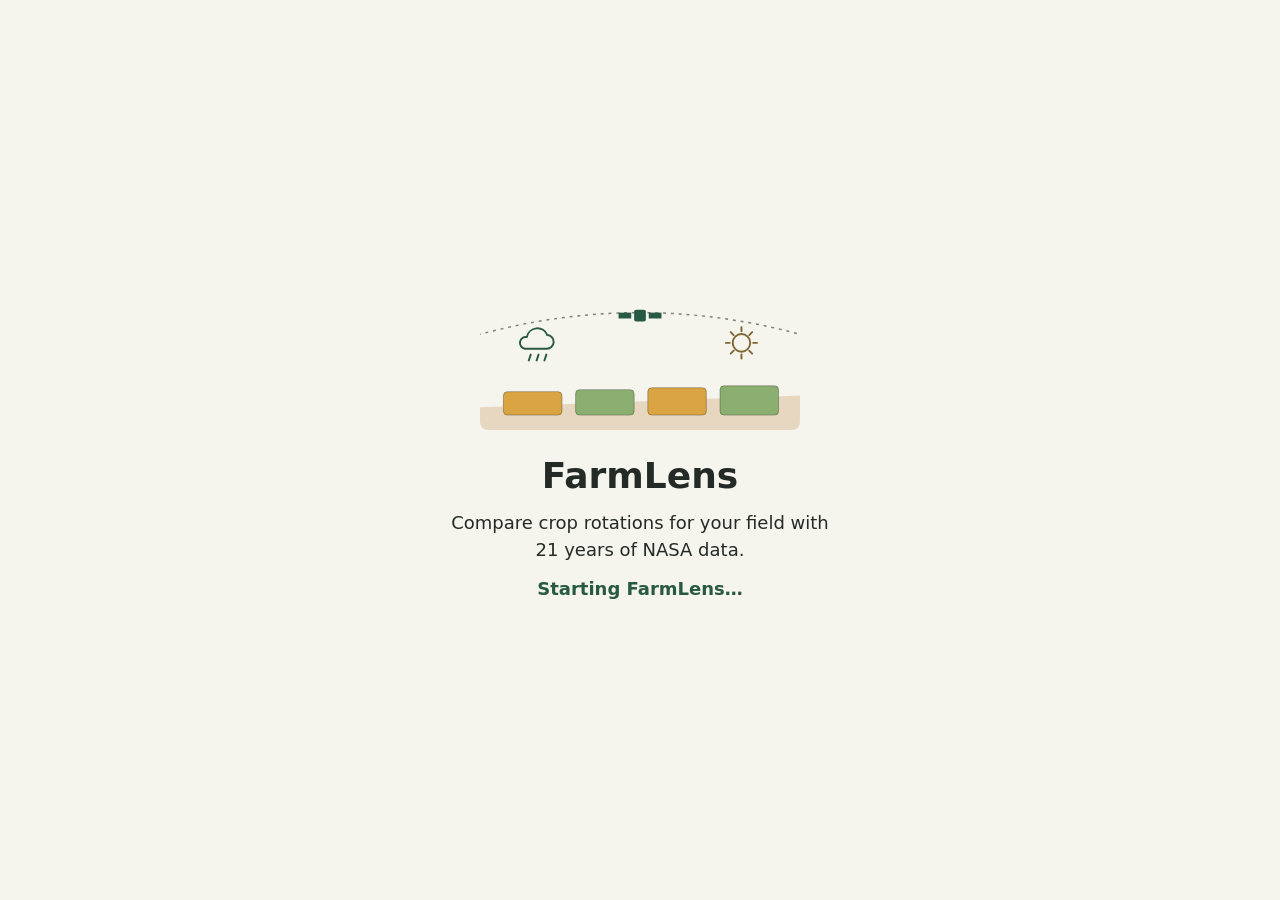
==== commit 2d26ced8: "feat: full-screen start-up splash that paints before any JS" ====
--- a/web/index.html
+++ b/web/index.html
@@ -9,17 +9,63 @@
   <link rel="manifest" href="manifest.webmanifest">
   <link rel="icon" href="icons/icon.svg" type="image/svg+xml">
   <link rel="apple-touch-icon" href="icons/icon-192.png">
+  <style>
+    /* Start-up splash: critical CSS so it paints before styles.css arrives on slow data. Token values are copied
+       from styles.css :root (tests/test_pwa.py checks they match); the page colour equals the manifest background. */
+    :root{--ground:#F5F4ED;--ink:#242A26;--accent:#285943;--sage:#8BAF70;--tan:#C69B62;--ochre:#D9A441;--surface:#FFFFFF;
+      --line:color-mix(in srgb,var(--ink) 60%,var(--surface));--accent-tint-strong:color-mix(in srgb,var(--accent) 25%,var(--surface));
+      --ochre-dark:color-mix(in srgb,var(--ochre) 50%,var(--ink));--f-fallow:color-mix(in srgb,var(--tan) 40%,var(--surface))}
+    html,body{margin:0;background:var(--ground);color:var(--ink);font-family:system-ui,-apple-system,"Segoe UI",Roboto,sans-serif}
+    .splash{position:fixed;inset:0;z-index:10;display:grid;place-items:center;overflow:auto;min-height:100vh;min-height:100dvh;box-sizing:border-box;
+      padding:max(24px,env(safe-area-inset-top)) max(16px,env(safe-area-inset-right)) max(24px,env(safe-area-inset-bottom)) max(16px,env(safe-area-inset-left));
+      background:var(--ground);text-align:center;transition:opacity 200ms ease-out}
+    .splash--out{opacity:0}
+    .splash-in{width:100%;max-width:400px;display:grid;gap:12px;justify-items:center}
+    .splash .scene{display:block;width:100%;max-width:320px;height:auto;margin-bottom:12px}
+    .splash-name{margin:0;font-size:2.25rem;font-weight:700;line-height:1.2}
+    .splash-lead,.splash-status{margin:0;font-size:1.125rem;line-height:1.5}
+    .splash-status{font-weight:700;color:var(--accent)}
+    .scene .orbit{fill:none;stroke:var(--line);stroke-width:1.5;stroke-dasharray:3 5}
+    .scene .sat rect{fill:var(--accent)}.scene .beam{opacity:0}
+    .scene .cloud,.scene .sun{fill:none;stroke-width:2;stroke-linecap:round;stroke-linejoin:round}
+    .scene .cloud{stroke:var(--accent)}.scene .sun{stroke:var(--ochre-dark)}.scene .soil{fill:var(--f-fallow)}
+    .scene .plot{transform-box:fill-box;transform-origin:50% 100%;stroke:var(--ink);stroke-opacity:.35}
+    .scene .plot--cereal{fill:var(--ochre)}.scene .plot--legume{fill:var(--sage)}
+    .scene--splash .sat{animation:orbit 3.2s linear infinite}
+    .scene--splash .plot{animation:grow-once 600ms ease-out both}
+    .scene--splash .plot:nth-child(2){animation-delay:150ms}.scene--splash .plot:nth-child(3){animation-delay:300ms}.scene--splash .plot:nth-child(4){animation-delay:450ms}
+    @keyframes orbit{from{transform:translateX(-190px)}to{transform:translateX(190px)}}
+    @keyframes grow-once{from{transform:scaleY(.25)}}
+    @media (prefers-reduced-motion:reduce){.splash,.splash *{animation:none!important;transition:none!important}}
+  </style>
   <link rel="stylesheet" href="styles.css">
   <script type="module" src="js/app.js"></script>
 </head>
 <body>
+  <!-- Start-up splash: painted before any JS; app.js (boot) updates the status, shows errors here and fades it out.
+       The SVG is fieldScene("splash") from js/scene.js (tests/web/scene.test.mjs keeps them equal). -->
+  <div id="splash" class="splash">
+    <div class="splash-in">
+      <svg class="scene scene--splash" viewBox="0 0 328 136" aria-hidden="true" focusable="false">
+  <path class="orbit" d="M-10 40Q164-10 338 40"/>
+  <g class="sat"><g transform="translate(164 18)">
+    <path class="beam" d="M0 6L-22 92h44z"/>
+    <rect x="-6" y="-6" width="12" height="12" rx="2"/><rect x="-22" y="-3" width="13" height="6"/><rect x="9" y="-3" width="13" height="6"/>
+  </g></g>
+  <g class="cloud" transform="translate(58 46)"><path d="M-12 6h22a7 7 0 0 0 1-14 11 11 0 0 0-21 2 6 6 0 0 0-2 12z"/><path d="M-6 12l-2 6M2 12l-2 6M10 12l-2 6"/></g>
+  <g class="sun" transform="translate(268 46)"><circle r="9"/><path d="M0-16v4M0 12v4M-16 0h4M12 0h4M-11-11l3 3M8 8l3 3M-11 11l3-3M8-8l3-3"/></g>
+  <path class="soil" d="M0 112L328 100V136H0z"/><g class="plots"><rect class="plot plot--cereal" x="24" y="96" width="60" height="24" rx="4"/><rect class="plot plot--legume" x="98" y="94" width="60" height="26" rx="4"/><rect class="plot plot--cereal" x="172" y="92" width="60" height="28" rx="4"/><rect class="plot plot--legume" x="246" y="90" width="60" height="30" rx="4"/></g></svg>
+      <p class="splash-name">FarmLens</p>
+      <p class="splash-lead">Compare crop rotations for your field with 21 years of NASA data.</p>
+      <p class="splash-status" id="splash-status" role="status">Starting FarmLens…</p>
+      <noscript><p class="splash-lead">FarmLens needs JavaScript to run. Please turn it on in your browser settings.</p></noscript>
+    </div>
+  </div>
   <div class="page">
     <div id="net" class="banner banner--warn" role="status" hidden>
       <strong>You're offline</strong> Fields you opened before still work. A new map point needs internet.
     </div>
     <main id="app" tabindex="-1">
-      <noscript><p>FarmLens needs JavaScript to run. Please turn it on in your browser settings.</p></noscript>
-      <p class="muted" id="boot">Loading FarmLens…</p>
     </main>
   </div>
 </body>
--- a/web/styles.css
+++ b/web/styles.css
@@ -73,6 +73,8 @@
   --mark: 24px;
   --spin: 18px;
   --spin-w: 3px;
+  --dot: 6px;
+  --scene-quiet: 200px; /* width of the lighter loader scene */
   --radio: 24px;
   --swatch: 16px;
   --chevron: 9px;
@@ -107,6 +109,15 @@
   /* ---- motion (feedback only) */
   --fast: 140ms;
   --spin-time: 0.9s;
+  --orbit-time: 3.2s;   /* loader: satellite pass */
+  --scan-time: 1.6s;    /* loader: satellite beam */
+  --grow-time: 180ms;   /* loader: one plot grows; four with --grow-step stagger stay <= 300 ms */
+  --grow-step: 40ms;
+  --grow-once: 600ms;   /* start-up splash: the plots grow once (same values inline in index.html) */
+  --grow-once-step: 150ms;
+  --enter-time: 240ms;  /* results fade/slide in after an analysis */
+  --enter-shift: 8px;
+  --sprout: 0.25;       /* plot height before the rotations are compared */
   --press: 0.98;
   --disabled: 0.6;
 
@@ -185,6 +196,12 @@
 }
 .step-of { display: block; font-size: var(--t-small); color: var(--ink); font-weight: 400; }
 .step-nav { display: grid; gap: var(--s2); margin-top: var(--s5); }
+/* The step's primary action stays in reach on a small phone: it sticks to the bottom of the screen. */
+.step-main {
+  position: sticky; bottom: 0; z-index: 2; margin: var(--s5) calc(-1 * var(--s4)) 0;
+  padding: var(--s3) var(--s4); background: var(--ground); border-top: var(--bw) solid var(--line);
+}
+.step-main + .step-nav { margin-top: var(--s2); }
 fieldset { border: 0; margin: 0; padding: 0; min-width: 0; }
 legend { font-weight: 600; padding: 0; margin-bottom: var(--s2); }
 label { font-weight: 600; }
@@ -271,7 +288,10 @@
 .actions { display: grid; gap: var(--s2); margin-top: var(--s3); }
 
 /* ---- map */
+/* Leaflet's panes and controls use z-index 400-1000; isolating the map keeps them inside it,
+   so the sticky action bar (.step-main) always stays on top. */
 .map {
+  position: relative; z-index: 0; isolation: isolate;
   height: var(--map-h); border-radius: var(--r-md); border: var(--bw) solid var(--line);
   margin-top: var(--s3); background: var(--panel);
 }
@@ -318,6 +338,9 @@
 .stages li { display: flex; gap: var(--s3); align-items: center; color: var(--ink); }
 .stages li.active { font-weight: 700; }
 .stages li.done .mark { color: var(--accent); }
+.mark .dot { width: var(--dot); height: var(--dot); border-radius: 50%; background: var(--line); }
+.stages .step-detail { font-weight: 400; } /* what is happening, in words (18 px like the body) */
+#ndvi-progress { margin-top: var(--s2); }
 .mark { width: var(--mark); height: var(--mark); flex: none; display: grid; place-items: center; }
 .mark .icon { width: var(--mark); height: var(--mark); }
 .spin {
@@ -325,6 +348,51 @@
   border-radius: 50%; animation: spin var(--spin-time) linear infinite;
 }
 @keyframes spin { to { transform: rotate(360deg); } }
+
+/* Field story scene (scene.js): decorative, aria-hidden; only transform and opacity move. Stage 0 NASA data:
+   the satellite passes. Stage 1 satellite photos: its beam scans. Stage 2 comparing rotations: the plots grow. */
+/* No flash for instant answers (demo fields): the loader only shows if the request is still running after 250 ms;
+   app.js adds .is-shown after LOADER_DELAY_MS; a timer, not an animation, so it never depends on frames running. */
+.progress--story:not(.is-shown) { opacity: 0; }
+.scene { display: block; width: 100%; height: auto; margin-bottom: var(--s3); border-radius: var(--r-md); background: var(--ground); }
+.scene .orbit { fill: none; stroke: var(--line); stroke-width: 1.5; stroke-dasharray: 3 5; }
+.scene .sat rect { fill: var(--accent); }
+.scene .beam { fill: var(--accent-tint-strong); opacity: 0; }
+.scene .cloud, .scene .sun { fill: none; stroke-width: 2; stroke-linecap: round; stroke-linejoin: round; }
+.scene .cloud { stroke: var(--accent); }
+.scene .sun { stroke: var(--ochre-dark); }
+.scene .soil { fill: var(--f-fallow); }
+.scene .plot { transform-box: fill-box; transform-origin: 50% 100%; transform: scaleY(var(--sprout)); stroke: var(--strip-ink); stroke-opacity: 0.35; }
+.scene .plot--cereal { fill: var(--f-cereal); }
+.scene .plot--legume { fill: var(--f-legume); }
+.progress--story[data-stage="0"] .sat, .progress--story[data-stage="1"] .sat { animation: orbit var(--orbit-time) linear infinite; }
+.progress--story[data-stage="1"] .beam { opacity: 1; animation: scan var(--scan-time) ease-in-out infinite alternate; }
+.progress--story[data-stage="2"] .plot, .progress--story[data-stage="3"] .plot {
+  transform: scaleY(1); transition: transform var(--grow-time) ease-out;
+}
+.progress--story .plot:nth-child(2) { transition-delay: var(--grow-step); }
+.progress--story .plot:nth-child(3) { transition-delay: calc(2 * var(--grow-step)); }
+.progress--story .plot:nth-child(4) { transition-delay: calc(3 * var(--grow-step)); }
+@keyframes orbit { from { transform: translateX(-190px); } to { transform: translateX(190px); } }
+@keyframes scan { from { opacity: 0.25; } to { opacity: 1; } }
+/* Start-up splash (index.html): its first-paint rules are inline in <head>; these keep it the same once styles.css
+   is here. The satellite passes and the plots grow once. Lighter in-flow variants: map (field only), What to expect. */
+.splash .scene { margin: 0 0 var(--s3); background: none; }
+.scene--splash .sat { animation: orbit var(--orbit-time) linear infinite; }
+.scene--splash .plot { transform: scaleY(1); animation: grow-once var(--grow-once) ease-out both; }
+.scene--splash .plot:nth-child(2) { animation-delay: var(--grow-once-step); }
+.scene--splash .plot:nth-child(3) { animation-delay: calc(2 * var(--grow-once-step)); }
+.scene--splash .plot:nth-child(4) { animation-delay: calc(3 * var(--grow-once-step)); }
+.splash .banner { text-align: left; margin: 0; width: 100%; }
+.progress--quiet { display: grid; justify-items: center; gap: var(--s2); text-align: center; }
+.progress--quiet .scene { max-width: var(--scene-quiet); margin: 0; }
+.scene--expect .plot, .scene--map .plot { transform: scaleY(1); }
+.scene--expect .sat, .scene--expect .orbit { opacity: 0; }
+@keyframes grow-once { from { transform: scaleY(var(--sprout)); } to { transform: scaleY(1); } }
+.map > .progress--quiet { margin: var(--s4); border: 0; }
+/* Results after an analysis (app.js enter()) */
+.enter > * { animation: enter var(--enter-time) ease-out both; }
+@keyframes enter { from { opacity: 0; transform: translateY(var(--enter-shift)); } to { opacity: 1; transform: none; } }
 
 /* ---- results: the answer block */
 .answer {
@@ -486,3 +554,16 @@
   *, *::before, *::after { transition: none !important; animation: none !important; }
   .btn:active { transform: none; }
 }
+/* ---- flow and results additions (one step at a time, answer first) */
+.gap-top { margin-top: var(--s4); }
+.segmented--grid { grid-auto-flow: row; grid-template-columns: 1fr 1fr; }
+.prio legend { margin-bottom: var(--s2); }
+.seq { display: flex; flex-wrap: wrap; align-items: center; column-gap: var(--s1); }
+.seq .icon { width: var(--icon-sm); height: var(--icon-sm); }
+.answer h2 { font-size: var(--t-h2); }
+.scores div { grid-template-columns: 1fr; row-gap: var(--s1); }
+.scores dd { text-align: left; white-space: normal; }
+.more h4:first-of-type { margin-top: var(--s4); }
+.card h3:focus, .masthead h1:focus { outline: none; }
+.card h3:focus-visible { outline: var(--focus-w) solid var(--accent); outline-offset: var(--focus-off); }
+.legend .icon { width: var(--icon-sm); height: var(--icon-sm); }
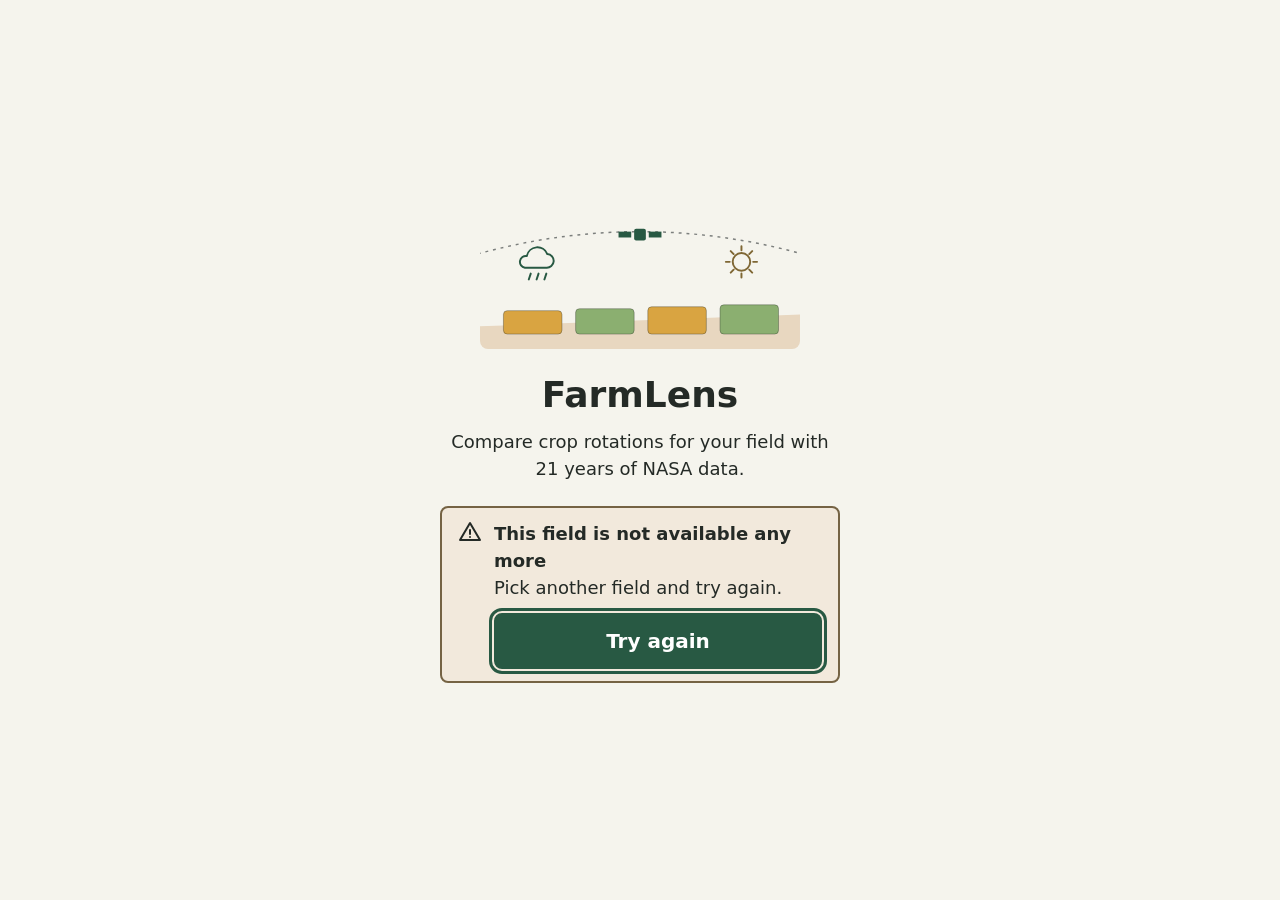
==== commit e0fd1cb5: "feat: new FL app icon with leaf and rotation furrows" ====
--- a/web/index.html
+++ b/web/index.html
@@ -8,7 +8,7 @@
   <meta name="theme-color" content="#285943">
   <link rel="manifest" href="manifest.webmanifest">
   <link rel="icon" href="icons/icon.svg" type="image/svg+xml">
-  <link rel="apple-touch-icon" href="icons/icon-192.png">
+  <link rel="apple-touch-icon" href="icons/apple-touch-icon.png">
   <style>
     /* Start-up splash: critical CSS so it paints before styles.css arrives on slow data. Token values are copied
        from styles.css :root (tests/test_pwa.py checks they match); the page colour equals the manifest background. */
